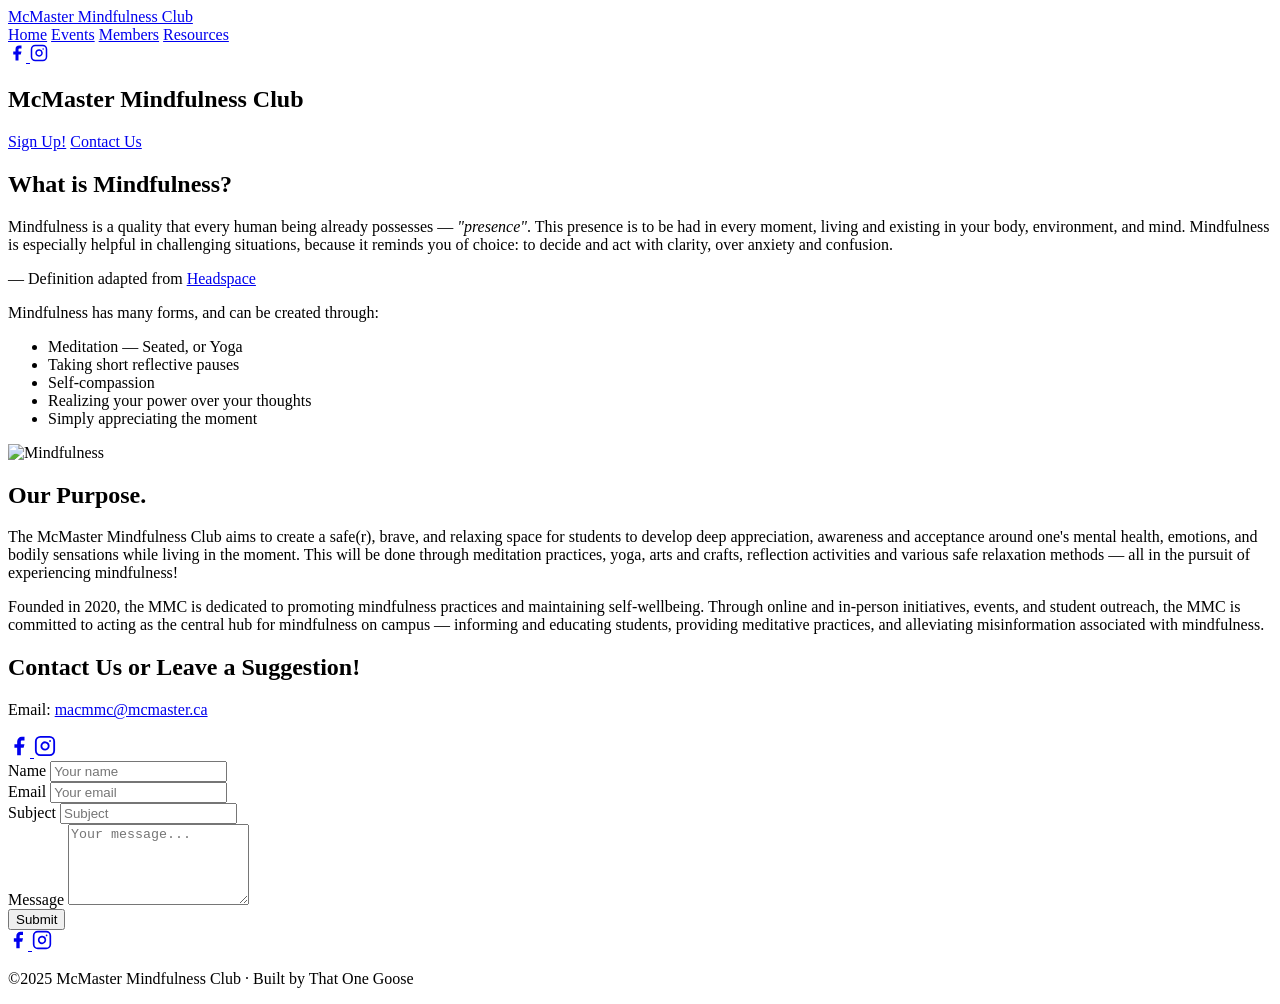
==== client/index.html @ 0078239f "index" ====
<!DOCTYPE html>
<!--
  TOG — Tenses Off and Grounded
  McMaster Mindfulness Club · That One Goose
  index.html — Home Page
-->
<html lang="en">

<head>
    <meta charset="utf-8">
    <meta name="viewport" content="width=device-width, initial-scale=1.0">
    <title>McMaster Mindfulness Club</title>
    <link rel="preconnect" href="https://fonts.googleapis.com">
    <link rel="preconnect" href="https://fonts.gstatic.com" crossorigin>
    <link href="https://fonts.googleapis.com/css2?family=Playfair+Display:wght@400;600;700&family=Lato:wght@300;400;700&display=swap" rel="stylesheet">
    <link rel="stylesheet" href="css/style.css">
</head>

<body>

    <!-- ══ NAVIGATION ══════════════════════════════════════════ -->
    <nav id="nav">
        <a href="index.html" id="nav-logo">McMaster Mindfulness Club</a>
        <div id="nav-links">
            <a class="nav-link active" href="index.html">Home</a>
            <a class="nav-link" href="events.html">Events</a>
            <a class="nav-link" href="members.html">Members</a>
            <a class="nav-link" href="resources.html">Resources</a>
        </div>
        <div id="nav-social">
            <a href="https://www.facebook.com/McMasterMindfulnessClub" target="_blank" aria-label="Facebook">
                <svg xmlns="http://www.w3.org/2000/svg" width="18" height="18" viewBox="0 0 24 24" fill="currentColor">
                    <path d="M18 2h-3a5 5 0 0 0-5 5v3H7v4h3v8h4v-8h3l1-4h-4V7a1 1 0 0 1 1-1h3z"/>
                </svg>
            </a>
            <a href="https://www.instagram.com/mcmastermindfulnessclub/" target="_blank" aria-label="Instagram">
                <svg xmlns="http://www.w3.org/2000/svg" width="18" height="18" viewBox="0 0 24 24" fill="none" stroke="currentColor" stroke-width="2" stroke-linecap="round" stroke-linejoin="round">
                    <rect x="2" y="2" width="20" height="20" rx="5" ry="5"/>
                    <path d="M16 11.37A4 4 0 1 1 12.63 8 4 4 0 0 1 16 11.37z"/>
                    <line x1="17.5" y1="6.5" x2="17.51" y2="6.5"/>
                </svg>
            </a>
        </div>
    </nav>

    <!-- ══ HERO ═════════════════════════════════════════════════ -->
    <section id="hero">
        <div id="hero-overlay"></div>
        <div id="hero-content">
            <h1>McMaster Mindfulness Club</h1>
            <div id="hero-buttons">
                <a href="members.html" class="btn btn-primary">Sign Up!</a>
                <a href="#contact" class="btn btn-outline">Contact Us</a>
            </div>
        </div>
    </section>

    <!-- ══ WHAT IS MINDFULNESS ══════════════════════════════════ -->
    <section id="about" class="section">
        <div class="two-col">
            <div class="two-col-text">
                <h2>What is Mindfulness?</h2>
                <p>
                    Mindfulness is a quality that every human being already possesses — <em>"presence"</em>.
                    This presence is to be had in every moment, living and existing in your body, environment, and mind.
                    Mindfulness is especially helpful in challenging situations, because it reminds you of choice:
                    to decide and act with clarity, over anxiety and confusion.
                </p>
                <p class="attr">— Definition adapted from <a href="https://www.headspace.com/mindfulness/mindfulness-101" target="_blank">Headspace</a></p>
                <p>Mindfulness has many forms, and can be created through:</p>
                <ul>
                    <li>Meditation — Seated, or Yoga</li>
                    <li>Taking short reflective pauses</li>
                    <li>Self-compassion</li>
                    <li>Realizing your power over your thoughts</li>
                    <li>Simply appreciating the moment</li>
                </ul>
            </div>
            <div class="two-col-image">
                <img src="https://placehold.co/520x390/ddecd6/2c5f2e?text=Mindfulness" alt="Mindfulness">
            </div>
        </div>
    </section>

    <!-- ══ OUR PURPOSE ══════════════════════════════════════════ -->
    <section id="purpose" class="section section-tinted">
        <div class="centered-block">
            <h2>Our Purpose.</h2>
            <p>
                The McMaster Mindfulness Club aims to create a safe(r), brave, and relaxing space for students
                to develop deep appreciation, awareness and acceptance around one's mental health, emotions, and
                bodily sensations while living in the moment. This will be done through meditation practices, yoga,
                arts and crafts, reflection activities and various safe relaxation methods — all in the pursuit of
                experiencing mindfulness!
            </p>
            <p>
                Founded in 2020, the MMC is dedicated to promoting mindfulness practices and maintaining self-wellbeing.
                Through online and in-person initiatives, events, and student outreach, the MMC is committed to acting
                as the central hub for mindfulness on campus — informing and educating students, providing meditative
                practices, and alleviating misinformation associated with mindfulness.
            </p>
        </div>
    </section>

    <!-- ══ CONTACT ═══════════════════════════════════════════════ -->
    <section id="contact" class="section">
        <div class="centered-block">
            <h2>Contact Us or Leave a Suggestion!</h2>
            <p class="contact-email">
                Email: <a href="mailto:macmmc@mcmaster.ca">macmmc@mcmaster.ca</a>
            </p>
            <div id="contact-social">
                <a href="https://www.facebook.com/McMasterMindfulnessClub" target="_blank" aria-label="Facebook" class="social-icon">
                    <svg xmlns="http://www.w3.org/2000/svg" width="22" height="22" viewBox="0 0 24 24" fill="currentColor">
                        <path d="M18 2h-3a5 5 0 0 0-5 5v3H7v4h3v8h4v-8h3l1-4h-4V7a1 1 0 0 1 1-1h3z"/>
                    </svg>
                </a>
                <a href="https://www.instagram.com/mcmastermindfulnessclub/" target="_blank" aria-label="Instagram" class="social-icon">
                    <svg xmlns="http://www.w3.org/2000/svg" width="22" height="22" viewBox="0 0 24 24" fill="none" stroke="currentColor" stroke-width="2" stroke-linecap="round" stroke-linejoin="round">
                        <rect x="2" y="2" width="20" height="20" rx="5" ry="5"/>
                        <path d="M16 11.37A4 4 0 1 1 12.63 8 4 4 0 0 1 16 11.37z"/>
                        <line x1="17.5" y1="6.5" x2="17.51" y2="6.5"/>
                    </svg>
                </a>
            </div>

            <form id="contact-form" action="#" method="post">
                <div class="form-row">
                    <div class="form-group">
                        <label for="name">Name</label>
                        <input type="text" id="name" name="name" placeholder="Your name" required>
                    </div>
                    <div class="form-group">
                        <label for="email">Email</label>
                        <input type="email" id="email" name="email" placeholder="Your email" required>
                    </div>
                </div>
                <div class="form-group">
                    <label for="subject">Subject</label>
                    <input type="text" id="subject" name="subject" placeholder="Subject">
                </div>
                <div class="form-group">
                    <label for="message">Message</label>
                    <textarea id="message" name="message" rows="5" placeholder="Your message..."></textarea>
                </div>
                <button type="submit" class="btn btn-primary">Submit</button>
            </form>
        </div>
    </section>

    <!-- ══ FOOTER ════════════════════════════════════════════════ -->
    <footer id="footer">
        <div id="footer-social">
            <a href="https://www.facebook.com/McMasterMindfulnessClub" target="_blank" aria-label="Facebook" class="social-icon">
                <svg xmlns="http://www.w3.org/2000/svg" width="20" height="20" viewBox="0 0 24 24" fill="currentColor">
                    <path d="M18 2h-3a5 5 0 0 0-5 5v3H7v4h3v8h4v-8h3l1-4h-4V7a1 1 0 0 1 1-1h3z"/>
                </svg>
            </a>
            <a href="https://www.instagram.com/mcmastermindfulnessclub/" target="_blank" aria-label="Instagram" class="social-icon">
                <svg xmlns="http://www.w3.org/2000/svg" width="20" height="20" viewBox="0 0 24 24" fill="none" stroke="currentColor" stroke-width="2" stroke-linecap="round" stroke-linejoin="round">
                    <rect x="2" y="2" width="20" height="20" rx="5" ry="5"/>
                    <path d="M16 11.37A4 4 0 1 1 12.63 8 4 4 0 0 1 16 11.37z"/>
                    <line x1="17.5" y1="6.5" x2="17.51" y2="6.5"/>
                </svg>
            </a>
        </div>
        <p>©2025 McMaster Mindfulness Club · Built by That One Goose</p>
    </footer>

</body>
</html>
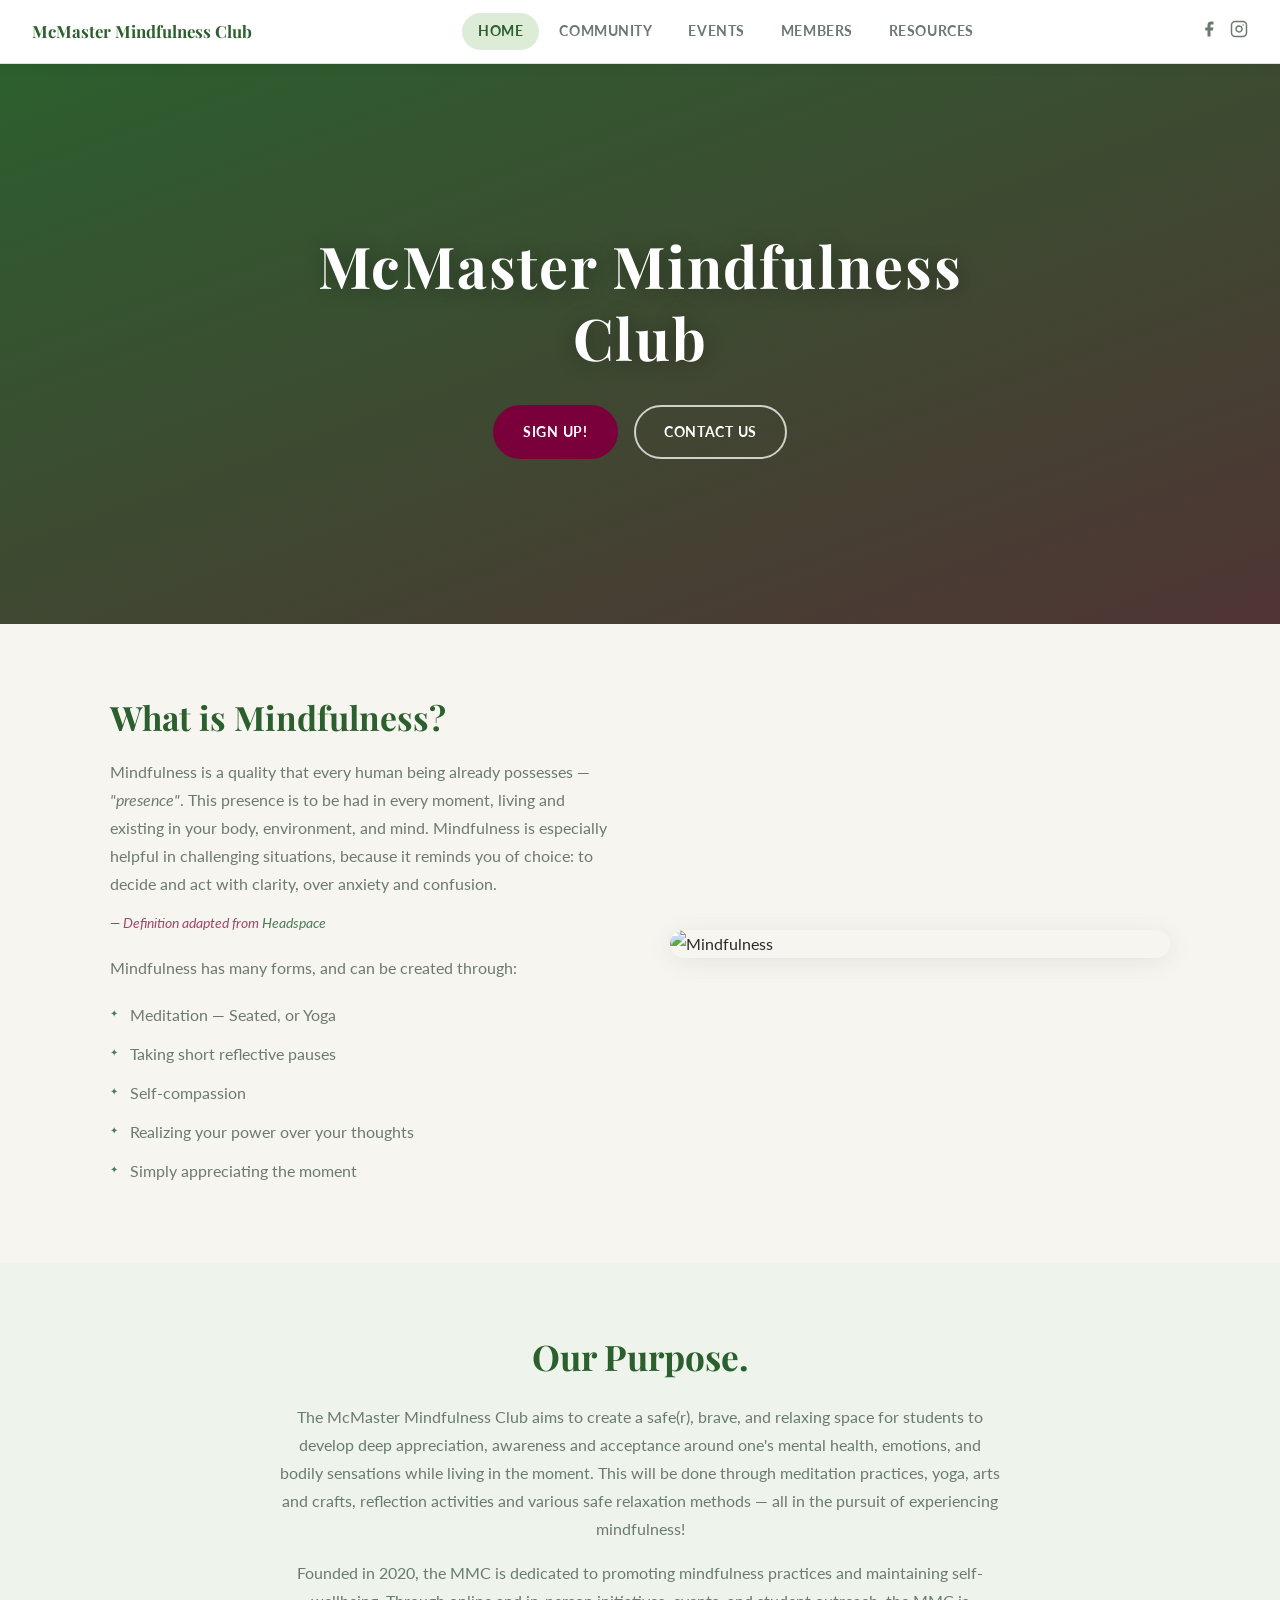
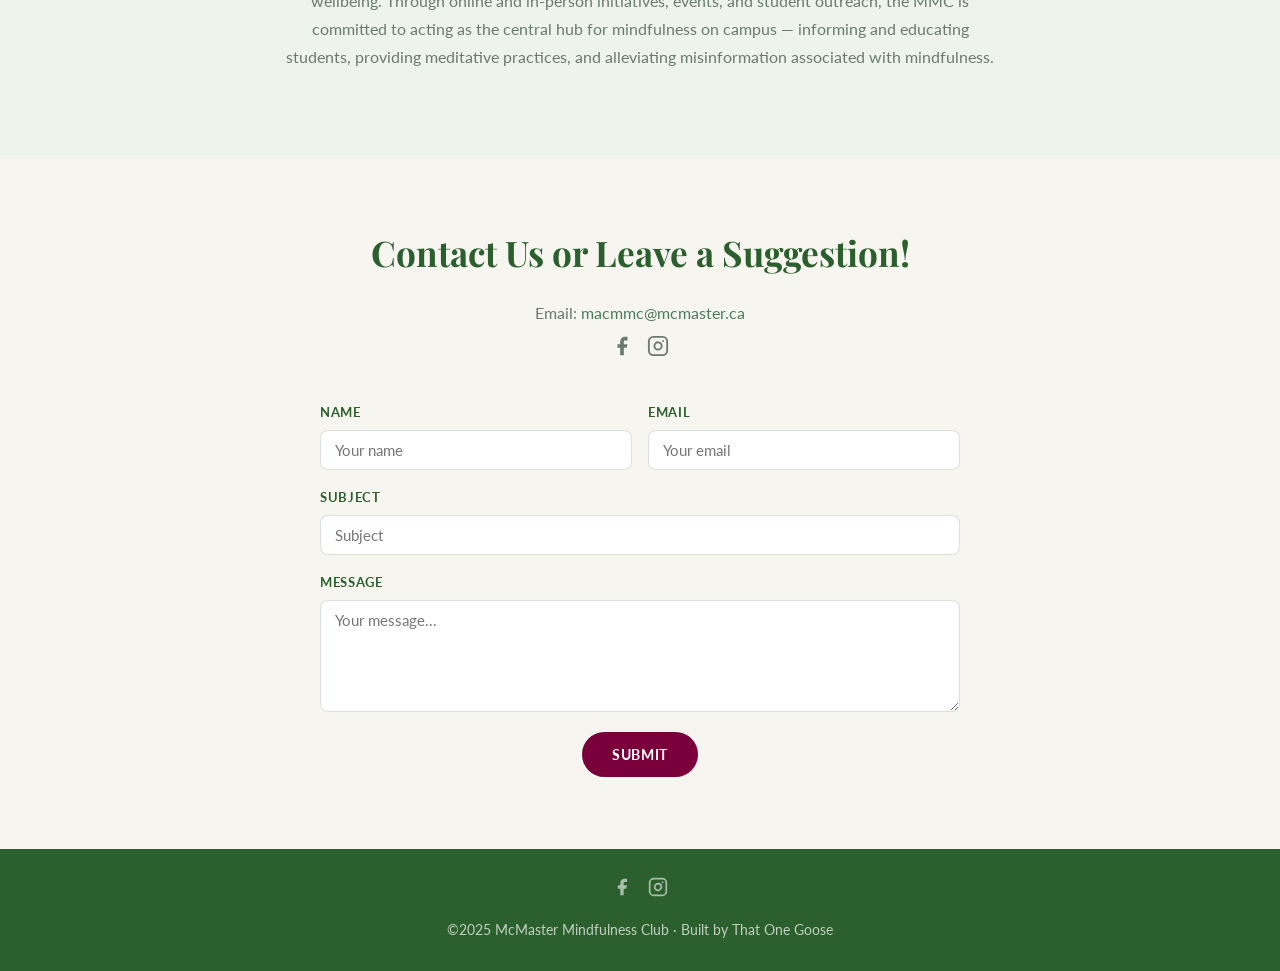
==== commit 79a0c881: "added html codes" ====
--- a/client/index.html
+++ b/client/index.html
@@ -23,6 +23,7 @@
         <a href="index.html" id="nav-logo">McMaster Mindfulness Club</a>
         <div id="nav-links">
             <a class="nav-link active" href="index.html">Home</a>
+            <a class="nav-link" href="community.html">Community</a>
             <a class="nav-link" href="events.html">Events</a>
             <a class="nav-link" href="members.html">Members</a>
             <a class="nav-link" href="resources.html">Resources</a>
--- a/client/css/style.css
+++ b/client/css/style.css
@@ -0,0 +1,478 @@
+/* ============================================================
+   TOG — Tenses Off and Grounded
+   McMaster Mindfulness Club · That One Goose
+   css/style.css
+   ============================================================ */
+
+@import url('https://fonts.googleapis.com/css2?family=Playfair+Display:wght@400;600;700&family=Lato:wght@300;400;700&display=swap');
+
+/* ── Design Tokens ─────────────────────────────────────────── */
+:root {
+    --green-dark:   #2c5f2e;
+    --green-mid:    #4a7c59;
+    --green-light:  #ddecd6;
+    --maroon:       #7a003c;
+    --maroon-soft:  #a0476d;
+    --bg:           #f7f5f0;
+    --bg-tint:      #eef4eb;
+    --bg-card:      #ffffff;
+    --text:         #2a2a2a;
+    --text-muted:   #6b7a6e;
+    --border:       rgba(44, 95, 46, 0.18);
+    --radius:       14px;
+    --radius-sm:    8px;
+    --shadow:       0 4px 24px rgba(44, 95, 46, 0.10);
+    --nav-height:   64px;
+    --max-width:    1060px;
+}
+
+/* ── Reset ─────────────────────────────────────────────────── */
+*, *::before, *::after {
+    margin: 0;
+    padding: 0;
+    box-sizing: border-box;
+}
+
+html {
+    scroll-behavior: smooth;
+}
+
+body {
+    font-family: 'Lato', sans-serif;
+    font-size: 16px;
+    line-height: 1.75;
+    background-color: var(--bg);
+    color: var(--text);
+}
+
+h1, h2, h3 {
+    font-family: 'Playfair Display', serif;
+    line-height: 1.25;
+    color: var(--green-dark);
+}
+
+img {
+    display: block;
+    max-width: 100%;
+    height: auto;
+}
+
+a {
+    color: var(--green-mid);
+    text-decoration: none;
+    transition: color 0.2s;
+}
+
+a:hover {
+    color: var(--maroon);
+}
+
+/* ── Buttons ───────────────────────────────────────────────── */
+.btn {
+    display: inline-block;
+    padding: 12px 28px;
+    border-radius: 50px;
+    font-family: 'Lato', sans-serif;
+    font-weight: 700;
+    font-size: 0.9rem;
+    letter-spacing: 0.05em;
+    text-transform: uppercase;
+    cursor: pointer;
+    transition: background-color 0.2s, color 0.2s, border-color 0.2s, transform 0.15s;
+    border: 2px solid transparent;
+    text-decoration: none;
+}
+
+.btn:hover {
+    transform: translateY(-2px);
+}
+
+.btn-primary {
+    background-color: var(--maroon);
+    color: #fff;
+    border-color: var(--maroon);
+}
+
+.btn-primary:hover {
+    background-color: #5c002c;
+    border-color: #5c002c;
+    color: #fff;
+}
+
+.btn-outline {
+    background-color: transparent;
+    color: #fff;
+    border-color: rgba(255, 255, 255, 0.75);
+}
+
+.btn-outline:hover {
+    background-color: rgba(255, 255, 255, 0.15);
+    color: #fff;
+    border-color: #fff;
+}
+
+/* ── Navigation ────────────────────────────────────────────── */
+#nav {
+    position: sticky;
+    top: 0;
+    z-index: 200;
+    height: var(--nav-height);
+    background-color: #fff;
+    border-bottom: 1px solid var(--border);
+    box-shadow: 0 2px 12px rgba(0,0,0,0.07);
+    display: flex;
+    align-items: center;
+    padding: 0 32px;
+    gap: 24px;
+}
+
+#nav-logo {
+    font-family: 'Playfair Display', serif;
+    font-weight: 700;
+    font-size: 1.05rem;
+    color: var(--green-dark);
+    white-space: nowrap;
+    flex-shrink: 0;
+    text-decoration: none;
+}
+
+#nav-logo:hover {
+    color: var(--maroon);
+}
+
+#nav-links {
+    display: flex;
+    gap: 4px;
+    flex: 1;
+    justify-content: center;
+}
+
+.nav-link {
+    padding: 6px 16px;
+    border-radius: 50px;
+    font-size: 0.88rem;
+    font-weight: 700;
+    letter-spacing: 0.04em;
+    text-transform: uppercase;
+    color: var(--text-muted);
+    text-decoration: none;
+    transition: background-color 0.2s, color 0.2s;
+}
+
+.nav-link:hover,
+.nav-link.active {
+    background-color: var(--green-light);
+    color: var(--green-dark);
+}
+
+#nav-social {
+    display: flex;
+    gap: 12px;
+    align-items: center;
+    flex-shrink: 0;
+}
+
+#nav-social a {
+    color: var(--text-muted);
+    transition: color 0.2s;
+}
+
+#nav-social a:hover {
+    color: var(--maroon);
+}
+
+/* ── Hero ──────────────────────────────────────────────────── */
+#hero {
+    position: relative;
+    width: 100%;
+    min-height: 560px;
+    display: flex;
+    align-items: center;
+    justify-content: center;
+    background-image: url(../images/hero.jpg);
+    background-size: cover;
+    background-position: center;
+    background-color: var(--green-dark);
+}
+
+#hero-overlay {
+    position: absolute;
+    inset: 0;
+    background: linear-gradient(
+        160deg,
+        rgba(44, 95, 46, 0.70) 0%,
+        rgba(122, 0, 60, 0.45) 100%
+    );
+}
+
+#hero-content {
+    position: relative;
+    text-align: center;
+    padding: 40px 24px;
+    max-width: 700px;
+}
+
+#hero-content h1 {
+    font-size: clamp(2rem, 6vw, 3.6rem);
+    font-weight: 700;
+    color: #fff;
+    letter-spacing: 0.03em;
+    text-shadow: 0 2px 20px rgba(0,0,0,0.3);
+    margin-bottom: 32px;
+}
+
+#hero-buttons {
+    display: flex;
+    gap: 16px;
+    justify-content: center;
+    flex-wrap: wrap;
+}
+
+/* ── Sections — shared ─────────────────────────────────────── */
+.section {
+    padding: 72px 32px;
+}
+
+.section-tinted {
+    background-color: var(--bg-tint);
+}
+
+.centered-block {
+    max-width: var(--max-width);
+    margin: 0 auto;
+}
+
+.centered-block h2 {
+    font-size: clamp(1.5rem, 3.5vw, 2.2rem);
+    margin-bottom: 24px;
+    text-align: center;
+}
+
+.centered-block p {
+    max-width: 720px;
+    margin: 0 auto 16px;
+    color: var(--text-muted);
+    text-align: center;
+    font-size: 1rem;
+}
+
+/* ── Two-column — Mindfulness section ─────────────────────── */
+.two-col {
+    max-width: var(--max-width);
+    margin: 0 auto;
+    display: flex;
+    gap: 60px;
+    align-items: center;
+}
+
+.two-col-text {
+    flex: 1;
+}
+
+.two-col-text h2 {
+    font-size: clamp(1.5rem, 3vw, 2.1rem);
+    margin-bottom: 20px;
+}
+
+.two-col-text p {
+    color: var(--text-muted);
+    margin-bottom: 14px;
+}
+
+.two-col-text .attr {
+    font-size: 0.85rem;
+    color: var(--maroon-soft);
+    font-style: italic;
+    margin-bottom: 18px;
+}
+
+.two-col-text ul {
+    list-style: none;
+    padding: 0;
+    margin-top: 8px;
+}
+
+.two-col-text ul li {
+    padding: 6px 0 6px 20px;
+    position: relative;
+    color: var(--text-muted);
+    font-size: 0.97rem;
+}
+
+.two-col-text ul li::before {
+    content: '✦';
+    position: absolute;
+    left: 0;
+    color: var(--green-mid);
+    font-size: 0.6rem;
+    top: 10px;
+}
+
+.two-col-image {
+    flex: 1;
+    border-radius: var(--radius);
+    overflow: hidden;
+    box-shadow: var(--shadow);
+}
+
+.two-col-image img {
+    width: 100%;
+    height: 100%;
+    object-fit: cover;
+    border-radius: var(--radius);
+}
+
+/* ── Contact ────────────────────────────────────────────────── */
+.contact-email {
+    font-size: 1rem;
+    margin-bottom: 8px !important;
+    text-align: center;
+}
+
+#contact-social {
+    display: flex;
+    gap: 14px;
+    justify-content: center;
+    margin-bottom: 36px;
+}
+
+.social-icon {
+    color: var(--text-muted);
+    transition: color 0.2s;
+}
+
+.social-icon:hover {
+    color: var(--maroon);
+}
+
+#contact-form {
+    max-width: 640px;
+    margin: 0 auto;
+    display: flex;
+    flex-direction: column;
+    gap: 16px;
+}
+
+.form-row {
+    display: flex;
+    gap: 16px;
+}
+
+.form-group {
+    display: flex;
+    flex-direction: column;
+    flex: 1;
+    gap: 6px;
+}
+
+.form-group label {
+    font-size: 0.82rem;
+    font-weight: 700;
+    letter-spacing: 0.05em;
+    text-transform: uppercase;
+    color: var(--green-dark);
+}
+
+.form-group input,
+.form-group textarea {
+    padding: 10px 14px;
+    border: 1.5px solid var(--border);
+    border-radius: var(--radius-sm);
+    font-family: 'Lato', sans-serif;
+    font-size: 0.95rem;
+    background-color: var(--bg-card);
+    color: var(--text);
+    transition: border-color 0.2s, box-shadow 0.2s;
+    outline: none;
+    resize: vertical;
+}
+
+.form-group input:focus,
+.form-group textarea:focus {
+    border-color: var(--green-mid);
+    box-shadow: 0 0 0 3px rgba(74, 124, 89, 0.15);
+}
+
+#contact-form .btn {
+    align-self: center;
+    margin-top: 4px;
+}
+
+/* ── Footer ─────────────────────────────────────────────────── */
+#footer {
+    background-color: var(--green-dark);
+    color: rgba(255, 255, 255, 0.7);
+    text-align: center;
+    padding: 28px 24px;
+    font-size: 0.85rem;
+    display: flex;
+    flex-direction: column;
+    align-items: center;
+    gap: 14px;
+}
+
+#footer-social {
+    display: flex;
+    gap: 16px;
+}
+
+#footer-social .social-icon {
+    color: rgba(255, 255, 255, 0.6);
+}
+
+#footer-social .social-icon:hover {
+    color: #fff;
+}
+
+/* ── Responsive ─────────────────────────────────────────────── */
+@media (max-width: 768px) {
+    #nav {
+        padding: 0 16px;
+        gap: 12px;
+    }
+
+    #nav-logo {
+        font-size: 0.88rem;
+    }
+
+    .nav-link {
+        padding: 5px 10px;
+        font-size: 0.78rem;
+    }
+
+    #hero {
+        min-height: 420px;
+    }
+
+    .section {
+        padding: 48px 20px;
+    }
+
+    .two-col {
+        flex-direction: column;
+        gap: 32px;
+    }
+
+    .two-col-image {
+        width: 100%;
+    }
+
+    .form-row {
+        flex-direction: column;
+    }
+}
+
+@media (max-width: 480px) {
+    #nav-social {
+        display: none;
+    }
+
+    #hero-content h1 {
+        font-size: 1.7rem;
+    }
+
+    .btn {
+        padding: 10px 20px;
+        font-size: 0.82rem;
+    }
+}
